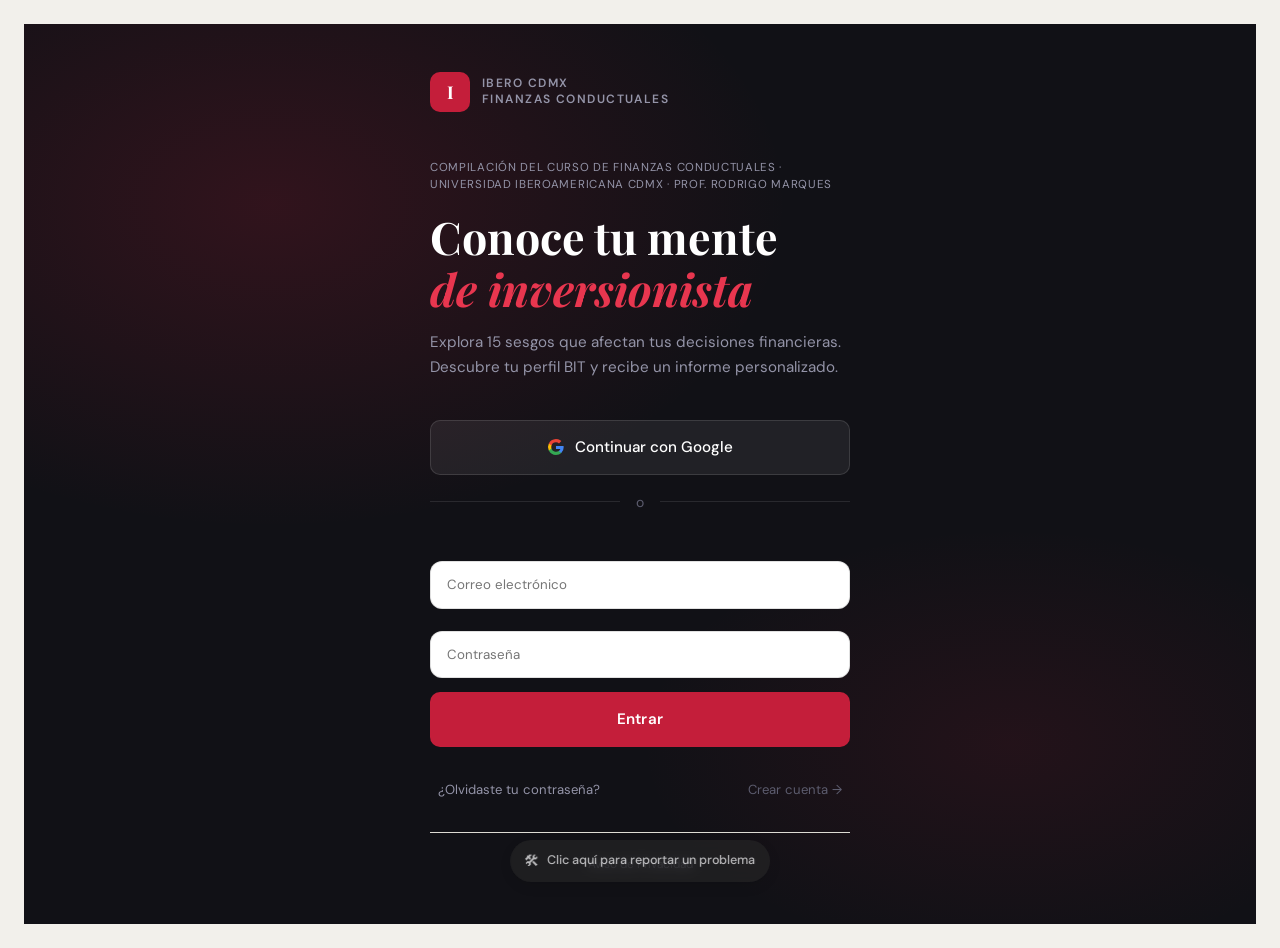
==== public/index.html @ 452f41ba "chore: honest time estimate in meta description (~25 min was misleading) The old copy "~25 min" cont" ====
<!DOCTYPE html>
<html lang="es">
<head>
  <meta charset="UTF-8">
  <meta name="viewport" content="width=device-width, initial-scale=1.0">
  <title>Finanzas Conductuales · Ibero CDMX</title>
  <meta name="description" content="Curso de finanzas conductuales compilado en una app: descubre tu perfil como inversor y cómo 15 sesgos cognitivos afectan tus decisiones con dinero. En sesiones cortas, ~5 min por módulo.">

  <!-- Open Graph -->
  <meta property="og:type" content="website">
  <meta property="og:title" content="Finanzas Conductuales — descubre tu perfil como inversor">
  <meta property="og:description" content="15 sesgos cognitivos explicados con escenarios reales. Haz el test BIT y avanza a tu ritmo, módulo por módulo.">
  <meta property="og:image" content="https://finanzas-conductuales-ibero.netlify.app/og-image.svg">
  <meta property="og:url" content="https://finanzas-conductuales-ibero.netlify.app/">
  <meta property="og:locale" content="es_MX">

  <!-- Twitter -->
  <meta name="twitter:card" content="summary_large_image">
  <meta name="twitter:title" content="Finanzas Conductuales">
  <meta name="twitter:description" content="Descubre tu perfil como inversor y cómo los sesgos cognitivos afectan tus decisiones. A tu ritmo.">
  <meta name="twitter:image" content="https://finanzas-conductuales-ibero.netlify.app/og-image.svg">

  <link href="https://fonts.googleapis.com/css2?family=Playfair+Display:ital,wght@0,400;0,700;1,400&family=DM+Sans:wght@300;400;500;600;700&display=swap" rel="stylesheet">
  <link rel="stylesheet" href="css/styles.css?v=20260423d">
</head>
<body>
  <div id="app" class="app-root"></div>
  <script type="module" src="js/app.js?v=20260423d"></script>
</body>
</html>
---- public/css/styles.css ----
/* ═══════════════════════════════════════════════
   TOKENS & RESET
═══════════════════════════════════════════════ */
:root {
  --red:        #C41E3A;
  --red-dark:   #9B1830;
  --red-light:  #E8364F;
  --red-ghost:  rgba(196,30,58,0.08);
  --ink:        #111116;
  --ink-2:      #2E2E38;
  --ink-3:      #5C5C6E;
  --ink-4:      #9494A8;
  --paper:      #F2F0EB;
  --paper-2:    #E9E7E1;
  --paper-3:    #DDDBD4;
  --white:      #FFFFFF;
  --success:    #059669;
  --warning:    #D97706;

  --ff-display: 'Playfair Display', Georgia, serif;
  --ff-body:    'DM Sans', system-ui, sans-serif;

  --r-sm: 10px;
  --r-md: 16px;
  --r-lg: 24px;
  --r-xl: 32px;

  --shadow-sm: 0 1px 4px rgba(0,0,0,.06);
  --shadow-md: 0 4px 20px rgba(0,0,0,.08);
  --shadow-lg: 0 12px 48px rgba(0,0,0,.12);
}

/* Dark mode */
body.dark {
  --paper:   #111116;
  --paper-2: #1E1E28;
  --paper-3: #2A2A38;
  --white:   #1A1A24;
  --ink:     #F2F0EB;
  --ink-2:   #DDDBD4;
  --ink-3:   #9494A8;
  --ink-4:   #5C5C6E;
  --shadow-sm: 0 1px 4px rgba(0,0,0,.3);
  --shadow-md: 0 4px 20px rgba(0,0,0,.4);
}
body.dark .dash-nav { background: #1A1A24; }
body.dark .sesgo-card { background: var(--paper-2); }
body.dark .result-card { background: var(--paper-2); }
body.dark .bit-card { background: var(--paper-2); }
body.dark .auth-input { background: var(--paper-2); color: var(--ink); border-color: var(--paper-3); }

*, *::before, *::after { box-sizing: border-box; margin: 0; padding: 0; }

html { font-size: 16px; -webkit-text-size-adjust: 100%; scroll-behavior: smooth; }

body {
  font-family: var(--ff-body);
  background: var(--paper);
  color: var(--ink);
  min-height: 100vh;
  overflow-x: hidden;
  line-height: 1.6;
}

button { font: inherit; }

/* ═══════════════════════════════════════════════
   SCREEN SYSTEM
═══════════════════════════════════════════════ */
#app { min-height: 100vh; }

/* ═══════════════════════════════════════════════
   LOADING OVERLAY
═══════════════════════════════════════════════ */
.loading-overlay {
  position: fixed;
  inset: 0;
  background: var(--ink);
  display: flex;
  flex-direction: column;
  align-items: center;
  justify-content: center;
  z-index: 9999;
  gap: 1.5rem;
}

.loader-ring {
  width: 52px;
  height: 52px;
  border: 3px solid rgba(255,255,255,.1);
  border-top-color: var(--red);
  border-radius: 50%;
  animation: spin .8s linear infinite;
}

.loader-text {
  font-size: .95rem;
  color: rgba(255,255,255,.5);
  animation: pulse 1.8s ease-in-out infinite;
}

/* ═══════════════════════════════════════════════
   AUTH SCREEN
═══════════════════════════════════════════════ */
.auth-wrap {
  display: flex;
  flex-direction: column;
  align-items: center;
  justify-content: center;
  min-height: 100vh;
  background: var(--ink);
  padding: 2rem;
  position: relative;
  overflow: hidden;
}

.auth-wrap::before {
  content: '';
  position: absolute;
  inset: 0;
  background:
    radial-gradient(ellipse 70% 60% at 20% 20%, rgba(196,30,58,.18) 0%, transparent 60%),
    radial-gradient(ellipse 50% 40% at 80% 80%, rgba(196,30,58,.10) 0%, transparent 60%);
  pointer-events: none;
}

.auth-card {
  position: relative;
  z-index: 1;
  width: 100%;
  max-width: 420px;
  animation: fadeUp .8s ease-out;
}

.auth-logo-block {
  display: flex;
  align-items: center;
  gap: 12px;
  margin-bottom: 3rem;
}

.auth-logo-mark {
  width: 40px;
  height: 40px;
  background: var(--red);
  border-radius: 10px;
  display: flex;
  align-items: center;
  justify-content: center;
  font-family: var(--ff-display);
  font-weight: 700;
  font-size: 1.1rem;
  color: white;
}

.auth-logo-text {
  font-size: .75rem;
  font-weight: 600;
  letter-spacing: .12em;
  text-transform: uppercase;
  color: var(--ink-4);
  line-height: 1.3;
}

.auth-headline {
  font-family: var(--ff-display);
  font-size: clamp(2rem, 5vw, 2.8rem);
  color: white;
  line-height: 1.15;
  margin-bottom: 1rem;
}

.auth-headline em {
  font-style: italic;
  color: var(--red-light);
}

.auth-sub {
  font-size: .95rem;
  color: var(--ink-4);
  margin-bottom: 2.5rem;
  line-height: 1.65;
}

.auth-context {
  font-size: .72rem;
  color: var(--ink-4);
  text-transform: uppercase;
  letter-spacing: .06em;
  margin-bottom: 1.1rem;
  line-height: 1.45;
}

.auth-consent {
  display: flex;
  gap: .6rem;
  align-items: flex-start;
  font-size: .78rem;
  color: var(--ink-3);
  line-height: 1.5;
  margin: .5rem 0 1rem;
}
.auth-consent input[type="checkbox"] {
  margin-top: 2px;
  flex-shrink: 0;
  cursor: pointer;
}
.auth-consent a { color: var(--ink-2); text-decoration: underline; }
.auth-consent a:hover { color: var(--red); }

.auth-footer {
  margin-top: 1.75rem;
  padding-top: 1.1rem;
  border-top: 1px solid var(--paper-3, #EAE0CF);
  text-align: center;
}
.auth-footer a {
  font-size: .74rem;
  color: var(--ink-4);
  text-decoration: none;
}
.auth-footer a:hover { color: var(--ink-2); text-decoration: underline; }

.btn-share-profile {
  display: inline-flex;
  align-items: center;
  gap: .4rem;
  margin: 1rem auto 0;
  padding: .55rem 1.2rem;
  background: rgba(255,255,255,.15);
  border: 1px solid rgba(0,0,0,.12);
  border-radius: 999px;
  color: var(--ink-2);
  font-family: inherit;
  font-size: .85rem;
  font-weight: 500;
  cursor: pointer;
  transition: background .15s ease, transform .15s ease;
  backdrop-filter: blur(6px);
}
.btn-share-profile:hover {
  background: rgba(255,255,255,.3);
  transform: translateY(-1px);
}
body.dark .btn-share-profile {
  background: rgba(255,255,255,.08);
  border-color: rgba(255,255,255,.15);
  color: var(--ink-1);
}

.auth-error {
  text-align: center;
  font-size: .82rem;
  padding: 10px;
  border-radius: var(--r-sm);
  margin-top: 8px;
  background: rgba(239,68,68,.15);
  color: #FCA5A5;
}

.auth-methods {
  display: flex;
  flex-direction: column;
  gap: 1rem;
  margin-bottom: 1.5rem;
}

.auth-divider {
  display: flex;
  align-items: center;
  text-align: center;
  color: var(--ink-3);
  font-size: .875rem;
  margin-bottom: 1.5rem;
}

.auth-divider::before,
.auth-divider::after {
  content: '';
  flex: 1;
  height: 1px;
  background: rgba(255,255,255,.1);
}

.auth-divider span { padding: 0 1rem; }

.auth-tabs {
  display: flex;
  background: rgba(255,255,255,.06);
  border-radius: var(--r-sm);
  padding: 4px;
  margin-bottom: 1.5rem;
  gap: 4px;
}

.auth-tab {
  flex: 1;
  padding: 10px;
  border: none;
  border-radius: 7px;
  background: transparent;
  color: var(--ink-4);
  font-family: var(--ff-body);
  font-size: .875rem;
  font-weight: 600;
  cursor: pointer;
  transition: all .25s;
}

.auth-tab.active { background: var(--red); color: white; }

.auth-form { display: flex; flex-direction: column; gap: 14px; }

.auth-input {
  width: 100%;
  padding: 14px 18px;
  background: rgba(255,255,255,.07);
  border: 1px solid rgba(255,255,255,.1);
  border-radius: var(--r-sm);
  color: white;
  font-family: var(--ff-body);
  font-size: .95rem;
  outline: none;
  transition: all .25s;
}

.auth-input::placeholder { color: rgba(255,255,255,.3); }
.auth-input:focus { border-color: var(--red); background: rgba(255,255,255,.1); box-shadow: 0 0 0 3px rgba(196,30,58,.2); }

/* ═══════════════════════════════════════════════
   SHARED BUTTONS
═══════════════════════════════════════════════ */
.btn-primary {
  width: 100%;
  padding: 15px;
  background: var(--red);
  color: white;
  border: none;
  border-radius: var(--r-sm);
  font-family: var(--ff-body);
  font-size: .95rem;
  font-weight: 600;
  cursor: pointer;
  transition: all .25s;
  letter-spacing: .02em;
  display: flex;
  align-items: center;
  justify-content: center;
}

.btn-primary:hover:not(:disabled) { background: var(--red-light); transform: translateY(-1px); box-shadow: 0 8px 24px rgba(196,30,58,.35); }
.btn-primary:disabled { opacity: .45; cursor: not-allowed; }

.btn-google {
  display: flex;
  align-items: center;
  justify-content: center;
  gap: 10px;
  width: 100%;
  padding: 14px;
  background: rgba(255,255,255,.07);
  border: 1px solid rgba(255,255,255,.12);
  border-radius: var(--r-sm);
  color: white;
  font-family: var(--ff-body);
  font-size: .95rem;
  font-weight: 500;
  cursor: pointer;
  transition: all .25s;
}

.btn-google:hover { background: rgba(255,255,255,.12); border-color: rgba(255,255,255,.2); }

.btn-ghost {
  padding: 7px 14px;
  border: 1px solid var(--paper-3);
  border-radius: var(--r-sm);
  background: transparent;
  color: var(--ink-3);
  font-family: var(--ff-body);
  font-size: .8rem;
  font-weight: 600;
  cursor: pointer;
  transition: all .2s;
}
.btn-ghost:hover { border-color: var(--red); color: var(--red); }

.btn-link {
  background: none;
  border: none;
  color: var(--ink-3);
  font-family: var(--ff-body);
  font-size: .82rem;
  cursor: pointer;
  padding: 4px 8px;
}

.btn-cta {
  padding: 12px 24px;
  background: var(--red);
  color: white;
  border: none;
  border-radius: var(--r-sm);
  font-family: var(--ff-body);
  font-size: .88rem;
  font-weight: 600;
  cursor: pointer;
  transition: all .25s;
  white-space: nowrap;
}
.btn-cta:hover:not(:disabled) { background: var(--red-light); transform: translateY(-1px); }
.btn-cta:disabled { opacity: .38; cursor: not-allowed; }
.btn-cta.secondary { background: var(--paper-2); color: var(--ink-2); border: 1px solid var(--paper-3); }
.btn-cta.secondary:hover { background: var(--paper-3); }

/* ═══════════════════════════════════════════════
   DASHBOARD
═══════════════════════════════════════════════ */
.dash-wrap {
  display: flex;
  flex-direction: column;
  min-height: 100vh;
  background: var(--paper);
}

.dash-nav {
  position: sticky;
  top: 0;
  z-index: 100;
  background: white;
  border-bottom: 1px solid var(--paper-3);
  padding: 0 2rem;
  display: flex;
  align-items: center;
  justify-content: space-between;
  height: 64px;
}

.dash-nav-logo {
  display: flex;
  align-items: center;
  gap: 10px;
}

.nav-logo-mark {
  width: 32px;
  height: 32px;
  background: var(--red);
  border-radius: 8px;
  display: flex;
  align-items: center;
  justify-content: center;
  font-family: var(--ff-display);
  font-size: .9rem;
  font-weight: 700;
  color: white;
}

.nav-title {
  font-size: .85rem;
  font-weight: 600;
  color: var(--ink-2);
  letter-spacing: .01em;
}

.dash-nav-right { display: flex; align-items: center; gap: 1rem; }

.btn-icon {
  background: none;
  border: none;
  cursor: pointer;
  font-size: 1.1rem;
  padding: .25rem;
  border-radius: 6px;
  opacity: .7;
  transition: opacity .2s;
}
.btn-icon:hover { opacity: 1; }

.email-verify-banner {
  background: var(--ink);
  color: rgba(255,255,255,.85);
  font-size: .82rem;
  padding: .6rem 2rem;
  display: flex;
  align-items: center;
  justify-content: center;
  gap: 1rem;
}

.dash-user {
  font-size: .82rem;
  color: var(--ink-3);
  font-weight: 500;
}

.dash-body {
  max-width: 960px;
  margin: 0 auto;
  padding: 3rem 2rem;
  width: 100%;
}

.dash-hero { margin-bottom: 3rem; }

.dash-hero-title {
  font-family: var(--ff-display);
  font-size: clamp(1.6rem, 4vw, 2.2rem);
  color: var(--ink);
  line-height: 1.2;
  margin-bottom: .75rem;
}

.dash-hero-sub {
  font-size: .95rem;
  color: var(--ink-3);
  max-width: 560px;
}

/* Summary cards */
.dash-summary {
  display: grid;
  grid-template-columns: repeat(3, 1fr);
  gap: 16px;
  margin-bottom: 3rem;
}

@media (max-width: 600px) { .dash-summary { grid-template-columns: 1fr; } }

.summary-card {
  background: white;
  border-radius: var(--r-md);
  padding: 1.5rem;
  border: 1px solid var(--paper-3);
  box-shadow: var(--shadow-sm);
}

.summary-num {
  font-family: var(--ff-display);
  font-size: 2.2rem;
  font-weight: 700;
  color: var(--ink);
  line-height: 1;
  margin-bottom: .25rem;
}

.summary-label {
  font-size: .8rem;
  color: var(--ink-4);
  font-weight: 500;
  text-transform: uppercase;
  letter-spacing: .06em;
}

/* Section header */
.dash-section { margin-bottom: 3rem; }

.dash-section-header {
  display: flex;
  align-items: center;
  justify-content: space-between;
  margin-bottom: 1.25rem;
}

.dash-section-label {
  font-family: var(--ff-display);
  font-size: 1.25rem;
  color: var(--ink);
}

.dash-section-badge {
  font-size: .72rem;
  font-weight: 700;
  letter-spacing: .1em;
  text-transform: uppercase;
  padding: 4px 10px;
  border-radius: 100px;
  background: var(--paper-2);
  color: var(--ink-4);
}

.dash-section-badge.done { background: rgba(5,150,105,.1); color: var(--success); }

/* BIT card */
.bit-card {
  background: white;
  border-radius: var(--r-lg);
  overflow: hidden;
  border: 1px solid var(--paper-3);
  box-shadow: var(--shadow-md);
  cursor: pointer;
  transition: all .3s;
}
.bit-card:hover { box-shadow: var(--shadow-lg); transform: translateY(-2px); }

.bit-card-banner {
  height: 8px;
  background: linear-gradient(90deg, var(--red-dark), var(--red-light));
}

.bit-card-body {
  padding: 2rem;
  display: flex;
  align-items: center;
  gap: 2rem;
}

@media (max-width: 580px) { .bit-card-body { flex-direction: column; align-items: flex-start; } }

.bit-card-icon {
  flex-shrink: 0;
  width: 64px;
  height: 64px;
  background: var(--red-ghost);
  border-radius: var(--r-md);
  display: flex;
  align-items: center;
  justify-content: center;
  font-size: 1.8rem;
}

.bit-card-info { flex: 1; }

.bit-card-title {
  font-family: var(--ff-display);
  font-size: 1.3rem;
  color: var(--ink);
  margin-bottom: .3rem;
}

.bit-card-desc {
  font-size: .88rem;
  color: var(--ink-3);
  line-height: 1.55;
  margin-bottom: 1rem;
}

.bit-card-meta {
  display: flex;
  gap: 1.5rem;
  font-size: .78rem;
  color: var(--ink-4);
  font-weight: 500;
}

/* Sesgos grid */
.sesgo-group { margin-bottom: 1.5rem; }
.sesgo-group:last-child { margin-bottom: 0; }

.sesgo-group-header {
  display: flex;
  align-items: center;
  gap: .5rem;
  margin-bottom: .75rem;
  padding: .4rem 0;
  border-bottom: 1px solid var(--paper-3);
}
.sesgo-group-dot {
  width: 8px; height: 8px;
  border-radius: 50%;
  flex-shrink: 0;
}
.sesgo-group-label {
  font-size: .78rem;
  font-weight: 700;
  letter-spacing: .06em;
  text-transform: uppercase;
  color: var(--ink-3);
  flex: 1;
}
.sesgo-group-count {
  font-size: .75rem;
  font-weight: 600;
  color: var(--ink-4);
  background: var(--paper-2);
  border-radius: 20px;
  padding: .1rem .55rem;
}
.sesgo-group-count.done { color: var(--success); background: rgba(5,150,105,.1); }

.sesgos-grid {
  display: grid;
  grid-template-columns: repeat(auto-fill, minmax(280px, 1fr));
  gap: 16px;
}

.sesgo-card {
  background: white;
  border-radius: var(--r-md);
  padding: 1.4rem;
  border: 1px solid var(--paper-3);
  box-shadow: var(--shadow-sm);
  cursor: pointer;
  transition: all .25s;
  display: flex;
  gap: 1rem;
  align-items: flex-start;
  position: relative;
  overflow: hidden;
}

.sesgo-card.locked {
  opacity: .55;
  cursor: not-allowed;
}

.sesgo-card.done::after {
  content: '✓';
  position: absolute;
  top: 12px;
  right: 14px;
  width: 22px;
  height: 22px;
  background: var(--success);
  color: white;
  border-radius: 50%;
  font-size: .72rem;
  font-weight: 700;
  display: flex;
  align-items: center;
  justify-content: center;
  line-height: 22px;
  text-align: center;
}

.sesgo-card:not(.locked):not(.done):hover {
  box-shadow: var(--shadow-md);
  border-color: var(--red);
  transform: translateY(-2px);
}

.sesgo-num {
  flex-shrink: 0;
  width: 36px;
  height: 36px;
  border-radius: 10px;
  background: var(--paper-2);
  display: flex;
  align-items: center;
  justify-content: center;
  font-size: .75rem;
  font-weight: 700;
  color: var(--ink-3);
}

.sesgo-card.active .sesgo-num { background: var(--red); color: white; }
.sesgo-card.done .sesgo-num   { background: rgba(5,150,105,.12); color: var(--success); }

.sesgo-info { flex: 1; }

.sesgo-name {
  font-size: .92rem;
  font-weight: 600;
  color: var(--ink);
  margin-bottom: .2rem;
  padding-right: 24px;
}

.sesgo-tipo {
  font-size: .75rem;
  color: var(--ink-4);
  font-weight: 500;
}

.tipo-dot {
  display: inline-block;
  width: 6px;
  height: 6px;
  border-radius: 50%;
  margin-right: 5px;
  vertical-align: middle;
}
.tipo-dot.emocional { background: #DC2626; }
.tipo-dot.cognitivo { background: #2563EB; }
.tipo-dot.dual      { background: #7C3AED; }

.sesgo-locked-hint {
  font-size: .75rem;
  color: var(--ink-4);
  font-style: italic;
  margin-top: .25rem;
}

.dash-progress-bar {
  height: 6px;
  background: var(--paper-3);
  border-radius: 100px;
  margin-top: 1.5rem;
  overflow: hidden;
}

.dash-progress-fill {
  height: 100%;
  background: var(--red);
  border-radius: 100px;
  transition: width .8s cubic-bezier(.4,0,.2,1);
}

.dash-progress-label {
  font-size: .8rem;
  color: var(--ink-4);
  margin-top: .5rem;
}

.dash-report-cta { margin-top: 2.5rem; }

.dash-report-title {
  font-family: var(--ff-display);
  font-size: 1.4rem;
  color: var(--ink);
  margin-bottom: .5rem;
}

.dash-report-sub {
  font-size: .9rem;
  color: var(--ink-3);
  margin-bottom: 1.25rem;
}

/* ═══════════════════════════════════════════════
   SHARED: QUIZ ENGINE
═══════════════════════════════════════════════ */
.quiz-shell {
  display: flex;
  flex-direction: column;
  min-height: 100vh;
}

.quiz-topbar {
  position: sticky;
  top: 0;
  z-index: 100;
  background: white;
  border-bottom: 1px solid var(--paper-3);
}

.quiz-progress-track {
  height: 3px;
  background: var(--paper-3);
}

.quiz-progress-fill {
  height: 100%;
  background: var(--red);
  transition: width .5s cubic-bezier(.4,0,.2,1);
}

.quiz-topbar-inner {
  display: flex;
  align-items: center;
  justify-content: space-between;
  padding: 14px 24px;
}

.quiz-label {
  font-size: .78rem;
  font-weight: 600;
  letter-spacing: .08em;
  text-transform: uppercase;
  color: var(--red);
}

.quiz-counter {
  font-size: .82rem;
  color: var(--ink-4);
  font-weight: 500;
}

.btn-exit {
  font-size: .8rem;
  color: var(--ink-4);
  background: none;
  border: none;
  cursor: pointer;
  font-family: var(--ff-body);
  font-weight: 500;
  padding: 4px 8px;
  border-radius: 6px;
  transition: color .2s;
}
.btn-exit:hover { color: var(--red); }

.quiz-main {
  flex: 1;
  display: flex;
  align-items: center;
  justify-content: center;
  padding: 2.5rem 1.5rem;
}

.quiz-question-card {
  max-width: 660px;
  width: 100%;
  animation: slideIn .35s ease-out;
}

.q-situation {
  font-family: var(--ff-display);
  font-size: clamp(1.2rem, 3vw, 1.5rem);
  color: var(--ink);
  line-height: 1.45;
  margin-bottom: 2rem;
}

.q-options { display: flex; flex-direction: column; gap: 10px; }

.q-option {
  display: flex;
  align-items: flex-start;
  gap: 14px;
  padding: 16px 18px;
  background: white;
  border: 2px solid var(--paper-3);
  border-radius: var(--r-md);
  cursor: pointer;
  transition: all .22s;
  text-align: left;
  font-family: var(--ff-body);
  font-size: .9rem;
  color: var(--ink-2);
  line-height: 1.5;
  width: 100%;
}

.q-option:hover { border-color: var(--red); background: var(--red-ghost); }
.q-option.selected { border-color: var(--red); background: rgba(196,30,58,.06); font-weight: 500; color: var(--ink); }

.q-letter {
  flex-shrink: 0;
  width: 30px;
  height: 30px;
  border-radius: 8px;
  background: var(--paper-2);
  display: flex;
  align-items: center;
  justify-content: center;
  font-size: .75rem;
  font-weight: 700;
  color: var(--ink-4);
  transition: all .22s;
}

.q-option.selected .q-letter { background: var(--red); color: white; }

.quiz-footer {
  background: white;
  border-top: 1px solid var(--paper-3);
  padding: 16px 24px;
  display: flex;
  justify-content: space-between;
  align-items: center;
}

.btn-nav-back {
  padding: 11px 22px;
  border-radius: var(--r-sm);
  background: var(--paper-2);
  color: var(--ink-3);
  border: 1px solid var(--paper-3);
  font-family: var(--ff-body);
  font-size: .88rem;
  font-weight: 600;
  cursor: pointer;
  transition: all .2s;
}
.btn-nav-back:hover { background: var(--paper-3); }
.btn-nav-back:disabled { opacity: .35; cursor: not-allowed; }

.btn-nav-next {
  padding: 11px 28px;
  border-radius: var(--r-sm);
  background: var(--red);
  color: white;
  border: none;
  font-family: var(--ff-body);
  font-size: .88rem;
  font-weight: 600;
  cursor: pointer;
  transition: all .2s;
}
.btn-nav-next:hover:not(:disabled) { background: var(--red-light); }
.btn-nav-next:disabled { opacity: .4; cursor: not-allowed; }

/* ═══════════════════════════════════════════════
   SESGO: LEARN PHASE
═══════════════════════════════════════════════ */
.learn-shell {
  display: flex;
  flex-direction: column;
  min-height: 100vh;
}

.learn-topbar {
  position: sticky;
  top: 0;
  z-index: 100;
  background: var(--ink);
  padding: 14px 24px;
  display: flex;
  align-items: center;
  justify-content: space-between;
}

.learn-breadcrumb {
  font-size: .78rem;
  color: rgba(255,255,255,.5);
  font-weight: 500;
}

.learn-breadcrumb strong { color: rgba(255,255,255,.9); }

.learn-body {
  flex: 1;
  max-width: 760px;
  margin: 0 auto;
  padding: 3rem 2rem 4rem;
  width: 100%;
}

.learn-hero {
  margin-bottom: 2.5rem;
  padding-bottom: 2.5rem;
  border-bottom: 1px solid var(--paper-3);
}

.learn-tag {
  display: inline-flex;
  align-items: center;
  gap: 6px;
  font-size: .72rem;
  font-weight: 700;
  letter-spacing: .1em;
  text-transform: uppercase;
  padding: 5px 12px;
  border-radius: 100px;
  margin-bottom: 1rem;
}
.learn-tag.emocional { background: rgba(220,38,38,.1); color: #DC2626; }
.learn-tag.cognitivo { background: rgba(37,99,235,.1); color: #2563EB; }
.learn-tag.dual      { background: rgba(124,58,237,.1); color: #7C3AED; }

.learn-title {
  font-family: var(--ff-display);
  font-size: clamp(2rem, 5vw, 2.8rem);
  color: var(--ink);
  line-height: 1.15;
  margin-bottom: .75rem;
}

.learn-subtitle {
  font-size: 1.05rem;
  color: var(--ink-3);
  line-height: 1.6;
}

.learn-section { margin-bottom: 2.5rem; }

.learn-section-title {
  font-family: var(--ff-display);
  font-size: 1.2rem;
  color: var(--ink);
  margin-bottom: 1rem;
  display: flex;
  align-items: center;
  gap: 10px;
}

.learn-section-title::before {
  content: '';
  display: block;
  width: 3px;
  height: 1.1em;
  background: var(--red);
  border-radius: 2px;
}

.learn-prose {
  font-size: .95rem;
  color: var(--ink-2);
  line-height: 1.75;
}

.learn-prose p { margin-bottom: .9rem; }
.learn-prose p:last-child { margin-bottom: 0; }

.learn-highlight {
  background: var(--red-ghost);
  border-left: 3px solid var(--red);
  padding: 1rem 1.25rem;
  border-radius: 0 var(--r-sm) var(--r-sm) 0;
  margin: 1.25rem 0;
  font-size: .9rem;
  color: var(--ink-2);
  line-height: 1.65;
}

.learn-highlight strong { color: var(--red); }

.learn-examples {
  display: flex;
  flex-direction: column;
  gap: 12px;
}

.learn-example {
  background: white;
  border-radius: var(--r-md);
  padding: 1.25rem;
  border: 1px solid var(--paper-3);
  box-shadow: var(--shadow-sm);
}

.learn-example-label {
  font-size: .72rem;
  font-weight: 700;
  letter-spacing: .1em;
  text-transform: uppercase;
  color: var(--ink-4);
  margin-bottom: .5rem;
}

.learn-example-text {
  font-size: .9rem;
  color: var(--ink-2);
  line-height: 1.6;
}

.learn-antidote {
  background: rgba(5,150,105,.06);
  border: 1px solid rgba(5,150,105,.2);
  border-radius: var(--r-md);
  padding: 1.5rem;
}

.learn-antidote-title {
  font-size: .78rem;
  font-weight: 700;
  letter-spacing: .1em;
  text-transform: uppercase;
  color: var(--success);
  margin-bottom: .75rem;
  display: flex;
  align-items: center;
  gap: 6px;
}

.learn-antidote-list {
  list-style: none;
  display: flex;
  flex-direction: column;
  gap: 8px;
}

.learn-antidote-list li {
  font-size: .9rem;
  color: var(--ink-2);
  line-height: 1.55;
  padding-left: 1.2rem;
  position: relative;
}

.learn-antidote-list li::before {
  content: '→';
  position: absolute;
  left: 0;
  color: var(--success);
  font-weight: 700;
}

.learn-cta-hint {
  font-size: .82rem;
  color: var(--ink-4);
}

/* ═══════════════════════════════════════════════
   LEARN STEPPER
═══════════════════════════════════════════════ */
.learn-topbar-left {
  display: flex;
  flex-direction: column;
  gap: 8px;
}

.learn-step-progress {
  display: flex;
  gap: 5px;
  align-items: center;
}

.learn-step-dot {
  width: 7px;
  height: 7px;
  border-radius: 50%;
  background: rgba(255,255,255,.2);
  transition: all .3s cubic-bezier(.4,0,.2,1);
}

.learn-step-dot.active {
  background: white;
  width: 22px;
  border-radius: 4px;
}

.learn-step-dot.done {
  background: rgba(255,255,255,.5);
}

.learn-block-tag {
  display: inline-flex;
  align-items: center;
  gap: 6px;
  font-size: .72rem;
  font-weight: 700;
  letter-spacing: .1em;
  text-transform: uppercase;
  padding: 5px 12px;
  border-radius: 100px;
  margin-bottom: .75rem;
}
.learn-block-tag.emocional { background: rgba(220,38,38,.1); color: #DC2626; }
.learn-block-tag.cognitivo { background: rgba(37,99,235,.1); color: #2563EB; }
.learn-block-tag.dual      { background: rgba(124,58,237,.1); color: #7C3AED; }

.learn-block-step-label {
  font-size: 1rem;
  font-weight: 700;
  color: var(--ink-3);
  margin-bottom: .5rem;
  letter-spacing: .02em;
}

.learn-block-hero {
  font-size: 1.15rem;
  color: var(--ink-2);
  line-height: 1.65;
  font-style: italic;
  padding: 1.25rem 1.5rem;
  border-left: 3px solid var(--red);
  background: var(--red-ghost);
  border-radius: 0 var(--r-sm) var(--r-sm) 0;
  margin-bottom: 1.25rem;
}

/* updated learn-cta-bar for stepper */
.learn-cta-bar {
  position: sticky;
  bottom: 0;
  background: white;
  border-top: 1px solid var(--paper-3);
  padding: 1.25rem 2rem;
  display: flex;
  flex-direction: row;
  align-items: center;
  justify-content: space-between;
  gap: 1rem;
  box-shadow: 0 -4px 20px rgba(0,0,0,.06);
}

.learn-cta-right {
  display: flex;
  align-items: center;
  gap: 1.25rem;
}

/* ═══════════════════════════════════════════════
   RATING WIDGET
═══════════════════════════════════════════════ */
.rating-widget {
  animation: ratingSlideIn .22s cubic-bezier(.4,0,.2,1);
}

@keyframes ratingSlideIn {
  from { opacity: 0; transform: translateY(8px); }
  to   { opacity: 1; transform: translateY(0); }
}

.rating-prompt {
  font-size: .8rem;
  font-weight: 600;
  color: var(--ink-3);
  margin-bottom: .5rem;
}

.rating-options {
  display: flex;
  gap: .5rem;
  align-items: flex-end;
}

.rating-btn {
  display: flex;
  flex-direction: column;
  align-items: center;
  gap: .25rem;
  padding: .55rem .6rem;
  border-radius: var(--r-sm);
  border: 2px solid var(--paper-3);
  background: var(--paper);
  cursor: pointer;
  transition: all .15s;
  flex: 1;
  min-width: 0;
}

.rating-btn:hover {
  border-color: var(--red-light);
  background: var(--red-ghost);
  transform: translateY(-3px);
}

.rating-btn.selected {
  border-color: var(--red);
  background: var(--red-ghost);
  transform: translateY(-3px);
}

.rating-emoji {
  font-size: 1.35rem;
  line-height: 1;
  display: block;
}

.rating-num {
  font-size: .68rem;
  font-weight: 700;
  color: var(--ink-4);
  line-height: 1;
}

.rating-btn.selected .rating-num {
  color: var(--red);
}

.rating-row {
  display: flex;
  align-items: center;
  gap: 1rem;
}

.rating-feedback-text {
  font-size: .8rem;
  color: var(--ink-4);
  min-width: 90px;
  text-align: right;
  transition: color .2s;
}

.rating-feedback-text.has-rating {
  color: var(--red);
  font-weight: 600;
}

/* ═══════════════════════════════════════════════
   RESULT SCREENS (BIT + SESGO)
═══════════════════════════════════════════════ */
.result-shell {
  display: flex;
  flex-direction: column;
  min-height: 100vh;
}

.result-hero {
  background: var(--ink);
  padding: 4rem 2rem 3rem;
  text-align: center;
  position: relative;
  overflow: hidden;
}

.result-hero::before {
  content: '';
  position: absolute;
  inset: 0;
  background: radial-gradient(ellipse 80% 70% at 50% 50%, rgba(196,30,58,.2) 0%, transparent 70%);
  pointer-events: none;
}

.result-hero-tag {
  display: inline-block;
  padding: 5px 16px;
  border: 1px solid rgba(255,255,255,.2);
  border-radius: 100px;
  font-size: .72rem;
  font-weight: 600;
  letter-spacing: .12em;
  text-transform: uppercase;
  color: rgba(255,255,255,.6);
  margin-bottom: 1.5rem;
}

.result-hero-name {
  font-family: var(--ff-display);
  font-size: clamp(2rem, 5vw, 3rem);
  color: white;
  margin-bottom: .5rem;
  line-height: 1.1;
}

.result-hero-sub {
  font-size: 1rem;
  color: rgba(255,255,255,.6);
}

.result-body {
  max-width: 800px;
  margin: 0 auto;
  padding: 2.5rem 2rem;
  width: 100%;
  display: flex;
  flex-direction: column;
  gap: 2rem;
}

.result-card {
  background: white;
  border-radius: var(--r-lg);
  padding: 2rem;
  border: 1px solid var(--paper-3);
  box-shadow: var(--shadow-sm);
}

.result-card-title {
  font-family: var(--ff-display);
  font-size: 1.2rem;
  color: var(--ink);
  margin-bottom: 1.25rem;
}

/* Score bars */
.score-bars { display: flex; flex-direction: column; gap: 14px; }

.score-row-header {
  display: flex;
  justify-content: space-between;
  font-size: .82rem;
  font-weight: 600;
  margin-bottom: 6px;
  color: var(--ink-2);
}

.score-track {
  height: 8px;
  background: var(--paper-2);
  border-radius: 100px;
  overflow: hidden;
}

.score-fill {
  height: 100%;
  border-radius: 100px;
  transition: width 1.2s cubic-bezier(.4,0,.2,1);
}

/* Bias list */
.bias-list { display: flex; flex-direction: column; gap: 12px; }

.bias-item {
  padding: 1.1rem;
  background: var(--paper);
  border-radius: var(--r-sm);
  border-left: 3px solid var(--red);
}

.bias-item-name {
  font-size: .9rem;
  font-weight: 700;
  color: var(--ink);
  margin-bottom: .3rem;
}

.bias-item-desc {
  font-size: .84rem;
  color: var(--ink-3);
  line-height: 1.55;
}

/* Reco list */
.reco-list { display: flex; flex-direction: column; gap: 10px; }

.reco-item {
  display: flex;
  gap: 12px;
  align-items: flex-start;
  font-size: .9rem;
  color: var(--ink-2);
  line-height: 1.55;
}

.reco-icon {
  flex-shrink: 0;
  width: 26px;
  height: 26px;
  background: var(--red);
  border-radius: 7px;
  display: flex;
  align-items: center;
  justify-content: center;
  color: white;
  font-size: .75rem;
  font-weight: 700;
}

/* Responses grid */
.responses-grid { display: flex; flex-direction: column; gap: 10px; }

.response-item {
  background: var(--paper);
  border-radius: var(--r-sm);
  padding: 1rem;
  border: 1px solid var(--paper-3);
}

.response-q {
  font-size: .82rem;
  font-weight: 600;
  color: var(--ink-3);
  margin-bottom: .4rem;
}

.response-a {
  font-size: .9rem;
  color: var(--ink-2);
  line-height: 1.5;
  margin-bottom: .5rem;
}

.response-reveal {
  font-size: .8rem;
  color: var(--red);
  font-weight: 500;
  font-style: italic;
}

/* ═══════════════════════════════════════════════
   FINAL REPORT
═══════════════════════════════════════════════ */
.report-wrap {
  display: flex;
  flex-direction: column;
  min-height: 100vh;
  background: var(--paper);
}

.report-body {
  max-width: 880px;
  margin: 0 auto;
  padding: 3rem 2rem;
  width: 100%;
}

.report-header {
  text-align: center;
  margin-bottom: 4rem;
  padding-bottom: 3rem;
  border-bottom: 1px solid var(--paper-3);
}

.report-logo {
  font-size: .75rem;
  font-weight: 600;
  letter-spacing: .14em;
  text-transform: uppercase;
  color: var(--red);
  margin-bottom: 1.5rem;
}

.report-title {
  font-family: var(--ff-display);
  font-size: clamp(2rem, 5vw, 3rem);
  color: var(--ink);
  line-height: 1.15;
  margin-bottom: .75rem;
}

.report-name {
  font-size: 1rem;
  color: var(--ink-3);
}

.report-section { margin-bottom: 3.5rem; }

.report-section-label {
  font-size: .72rem;
  font-weight: 700;
  letter-spacing: .14em;
  text-transform: uppercase;
  color: var(--red);
  margin-bottom: .75rem;
}

.report-section-title {
  font-family: var(--ff-display);
  font-size: 1.6rem;
  color: var(--ink);
  margin-bottom: 1.25rem;
}

.report-profile-card {
  background: white;
  border-radius: var(--r-lg);
  padding: 2rem;
  border: 1px solid var(--paper-3);
  box-shadow: var(--shadow-md);
  margin-bottom: 2rem;
}

.profile-header {
  display: flex;
  align-items: flex-start;
  gap: 1.5rem;
  margin-bottom: 1.5rem;
}

.profile-badge {
  flex-shrink: 0;
  width: 60px;
  height: 60px;
  border-radius: var(--r-md);
  display: flex;
  align-items: center;
  justify-content: center;
  font-family: var(--ff-display);
  font-size: 1.3rem;
  font-weight: 700;
  color: white;
}

.profile-name {
  font-family: var(--ff-display);
  font-size: 1.4rem;
  color: var(--ink);
  margin-bottom: .2rem;
}

.profile-tagline {
  font-size: .85rem;
  color: var(--ink-4);
}

.profile-desc {
  font-size: .92rem;
  color: var(--ink-2);
  line-height: 1.7;
}

.profile-id-slider { border-top: 1px solid var(--paper-3); padding-top: 1rem; }
.slider-question {
  font-size: .85rem;
  font-weight: 600;
  color: var(--ink-2);
  margin-bottom: .75rem;
}
.slider-row {
  display: flex;
  align-items: center;
  gap: .75rem;
}
.slider-end-label {
  font-size: .75rem;
  color: var(--ink-4);
  white-space: nowrap;
  flex-shrink: 0;
}
.fit-slider {
  flex: 1;
  height: 4px;
  cursor: pointer;
  border-radius: 2px;
}
.slider-value-label {
  text-align: center;
  font-size: .82rem;
  font-weight: 600;
  color: var(--ink-2);
  margin-top: .5rem;
  min-height: 1.2em;
}

.bit-disclaimer {
  background: linear-gradient(135deg, rgba(184,134,11,0.08), rgba(184,134,11,0.14));
  border-left: 4px solid #B8860B;
  border-radius: 12px;
  padding: 1rem 1.2rem;
  margin-bottom: 1.25rem;
}
.bit-disclaimer-title {
  font-size: .75rem;
  font-weight: 700;
  letter-spacing: 1.5px;
  text-transform: uppercase;
  color: #B8860B;
  margin-bottom: .6rem;
}
.bit-disclaimer p {
  font-size: .82rem;
  color: var(--ink-2);
  line-height: 1.6;
  margin: 0 0 .5rem;
}
.bit-disclaimer p:last-child { margin-bottom: 0; }

.bit-step-indicator {
  display: inline-flex;
  align-items: center;
  gap: 10px;
  margin-top: 1rem;
  padding: .4rem .9rem;
  background: var(--paper-2);
  border-radius: 50px;
  font-size: .75rem;
  font-weight: 600;
}
.bit-step {
  color: var(--ink-4);
  padding: 3px 10px;
  border-radius: 20px;
}
.bit-step.active { background: var(--red); color: white; }
.bit-step.done { color: var(--ink-2); }
.bit-step-sep { color: var(--ink-4); }

.bit-gate-hint {
  font-size: .72rem;
  color: var(--ink-4);
  font-style: italic;
  margin-top: .6rem;
  text-align: center;
}

.reco-item-rateable {
  align-items: flex-start;
  padding: 1rem;
  border-radius: 12px;
  background: var(--paper-2);
  margin-bottom: .75rem;
}
.reco-text {
  font-size: .9rem;
  line-height: 1.55;
  color: var(--ink-2);
  margin-bottom: .75rem;
}
.reco-rating-slider {
  border-top: 1px solid var(--paper-3);
  padding-top: .75rem;
  margin-top: .5rem;
}
.reco-slider-val {
  font-size: .75rem;
  color: var(--ink-4);
  text-align: center;
  margin-top: .3rem;
  min-height: 1.1em;
}

.report-sesgo-grid {
  display: grid;
  grid-template-columns: repeat(auto-fill, minmax(320px, 1fr));
  gap: 16px;
}

.report-sesgo-card {
  background: white;
  border-radius: var(--r-md);
  padding: 1.4rem;
  border: 1px solid var(--paper-3);
  box-shadow: var(--shadow-sm);
}

.report-sesgo-title {
  font-size: .9rem;
  font-weight: 700;
  color: var(--ink);
  margin-bottom: .25rem;
}

.report-sesgo-type {
  font-size: .75rem;
  color: var(--ink-4);
  margin-bottom: .75rem;
  font-weight: 500;
}

.report-sesgo-finding {
  font-size: .85rem;
  color: var(--ink-2);
  line-height: 1.6;
  margin-bottom: .75rem;
  padding: .75rem;
  background: var(--paper);
  border-radius: var(--r-sm);
}

.report-sesgo-antidote {
  font-size: .82rem;
  color: var(--success);
  font-weight: 500;
}

.report-cta {
  text-align: center;
  padding: 3rem 2rem;
  background: white;
  border-radius: var(--r-xl);
  border: 1px solid var(--paper-3);
  margin-top: 2rem;
}

.report-cta-title {
  font-family: var(--ff-display);
  font-size: 1.6rem;
  color: var(--ink);
  margin-bottom: .75rem;
}

.report-cta-sub {
  font-size: .9rem;
  color: var(--ink-3);
  margin-bottom: 1.5rem;
}

/* ═══════════════════════════════════════════════
   ADMIN BACKOFFICE (admin.html)
═══════════════════════════════════════════════ */
.app-root {
  min-height: 100vh;
  padding: 1.5rem;
}

.card {
  background: var(--white);
  border-radius: var(--r-lg);
  box-shadow: 0 16px 40px rgba(0,0,0,.08);
  padding: 1.5rem;
}

.alert { color: var(--red-dark); margin-bottom: 1rem; }

.actions { display: flex; flex-wrap: wrap; gap: 1rem; margin-top: 1.5rem; }

.btn-secondary {
  background: transparent;
  border: 1px solid var(--ink-3);
  color: var(--ink-2);
  border-radius: 999px;
  padding: 0.95rem 1.25rem;
  cursor: pointer;
}

.admin-header { margin-bottom: 1.25rem; }
.admin-card { margin-top: 1rem; padding: 1rem; }

.admin-row {
  display: grid;
  grid-template-columns: repeat(3, minmax(0, 1fr));
  gap: 1rem;
  margin-bottom: 1rem;
}

.admin-grid {
  display: grid;
  grid-template-columns: repeat(3, minmax(0, 1fr));
  gap: 1rem;
  align-items: end;
  margin-top: 1rem;
}

.admin-metrics {
  display: grid;
  grid-template-columns: repeat(3, minmax(0, 1fr));
  gap: .75rem;
  margin-top: 1rem;
  color: var(--ink-3);
}

.admin-card input,
.admin-card select { width: 100%; }

input {
  width: 100%;
  padding: .9rem 1rem;
  margin-top: .5rem;
  border: 1px solid rgba(0,0,0,.12);
  border-radius: 12px;
  font-family: var(--ff-body);
}

label { display: block; margin-bottom: 1rem; font-weight: 600; }

.question-prompt { margin-top: 0; margin-bottom: 1rem; }

.btn-small { padding: .75rem 1rem; border-radius: 16px; }

.admin-tabs { display: flex; border-bottom: 1px solid var(--ink-4); margin-bottom: 1.5rem; }

.tab-btn {
  padding: .75rem 1.25rem;
  border: none;
  background: transparent;
  color: var(--ink-3);
  cursor: pointer;
  border-bottom: 2px solid transparent;
  font-weight: 600;
  font-family: var(--ff-body);
}

.tab-btn.active { color: var(--red); border-bottom-color: var(--red); }

.tab-content { min-height: 400px; }

.tab-pane { display: none; }
.tab-pane.active { display: block; }

.admin-summary {
  display: grid;
  grid-template-columns: repeat(auto-fit, minmax(200px, 1fr));
  gap: 1rem;
  margin-bottom: 1.5rem;
}

.summary-item {
  background: var(--white);
  padding: 1rem;
  border-radius: var(--r-lg);
  border: 1px solid rgba(0,0,0,.08);
  text-align: center;
}

.summary-item strong {
  display: block;
  font-size: 1.5rem;
  color: var(--red);
  margin-bottom: .25rem;
}

.users-list, .progress-list { display: grid; gap: 1rem; }

.reports-grid {
  display: grid;
  grid-template-columns: repeat(auto-fit, minmax(300px, 1fr));
  gap: 1.5rem;
}

.admin-nav {
  background: var(--ink-2);
  padding: 0 2rem;
  display: flex;
  align-items: center;
  justify-content: space-between;
  height: 56px;
}

.admin-nav-title {
  font-size: .8rem;
  font-weight: 700;
  letter-spacing: .1em;
  text-transform: uppercase;
  color: rgba(255,255,255,.7);
}

.admin-body {
  max-width: 1100px;
  margin: 0 auto;
  padding: 2.5rem 2rem;
  width: 100%;
}

.admin-stats {
  display: grid;
  grid-template-columns: repeat(4, 1fr);
  gap: 14px;
  margin-bottom: 2.5rem;
}

@media (max-width: 700px) { .admin-stats { grid-template-columns: repeat(2, 1fr); } }

.admin-stat {
  background: white;
  border-radius: var(--r-md);
  padding: 1.25rem;
  border: 1px solid var(--paper-3);
  text-align: center;
}

.admin-stat-num {
  font-family: var(--ff-display);
  font-size: 1.8rem;
  color: var(--ink);
  margin-bottom: .2rem;
}

.admin-stat-label { font-size: .75rem; color: var(--ink-4); font-weight: 500; }

.admin-table-wrap {
  background: white;
  border-radius: var(--r-lg);
  border: 1px solid var(--paper-3);
  overflow: hidden;
  box-shadow: var(--shadow-sm);
}

.admin-table { width: 100%; border-collapse: collapse; font-size: .84rem; }

.admin-table th {
  background: var(--paper-2);
  padding: 12px 16px;
  text-align: left;
  font-size: .72rem;
  font-weight: 700;
  letter-spacing: .08em;
  text-transform: uppercase;
  color: var(--ink-4);
  border-bottom: 1px solid var(--paper-3);
}

.admin-table td {
  padding: 12px 16px;
  border-bottom: 1px solid var(--paper-2);
  color: var(--ink-2);
  vertical-align: middle;
}

.admin-table tr:last-child td { border-bottom: none; }
.admin-table tr:hover td { background: var(--paper); }

.admin-pill {
  display: inline-block;
  padding: 3px 10px;
  border-radius: 100px;
  font-size: .72rem;
  font-weight: 600;
}

.admin-pill.PP { background: rgba(37,99,235,.1); color: #2563EB; }
.admin-pill.FK { background: rgba(124,58,237,.1); color: #7C3AED; }
.admin-pill.II { background: rgba(5,150,105,.1); color: #059669; }
.admin-pill.AA { background: rgba(220,38,38,.1); color: #DC2626; }

/* ═══════════════════════════════════════════════
   ANIMATIONS
═══════════════════════════════════════════════ */
@keyframes fadeUp   { from { opacity: 0; transform: translateY(24px); } to { opacity: 1; transform: translateY(0); } }
@keyframes slideIn  { from { opacity: 0; transform: translateX(32px); } to { opacity: 1; transform: translateX(0); } }
@keyframes spin     { to { transform: rotate(360deg); } }
@keyframes pulse    { 0%, 100% { opacity: .4; } 50% { opacity: 1; } }
@keyframes fadeIn   { from { opacity: 0; } to { opacity: 1; } }

/* ═══════════════════════════════════════════════
   UTILS
═══════════════════════════════════════════════ */
.hidden { display: none !important; }
.text-center { text-align: center; }
.mt-1 { margin-top: .5rem; }
.mt-2 { margin-top: 1rem; }
.mt-3 { margin-top: 1.5rem; }

/* ═══════════════════════════════════════════════
   SELF-ASSESSMENT SLIDER (sesgo module)
   ═══════════════════════════════════════════════ */
.self-assess-slider { margin: 1.5rem 0 2rem; }
.self-assess-value {
  text-align: center;
  margin-top: 1rem;
  font-family: var(--ff-display);
  font-size: 1.5rem;
  font-weight: 700;
  color: var(--ibero-orange, #DC6B19);
}

/* ═══════════════════════════════════════════════
   REPORT STEP-THROUGH
   ═══════════════════════════════════════════════ */
.report-stepper {
  display: flex;
  align-items: center;
  justify-content: center;
  gap: .35rem;
  margin-top: 1.25rem;
  font-size: .8rem;
}
.report-step {
  width: 26px; height: 26px;
  display: inline-flex; align-items: center; justify-content: center;
  border-radius: 50%;
  background: rgba(0, 0, 0, .08);
  color: var(--ink-4);
  font-weight: 700;
  transition: all .2s;
}
.report-step.active { background: var(--ink); color: white; transform: scale(1.15); }
.report-step.done { background: #05966940; color: #059669; }
.report-step-sep { color: var(--ink-4); }

.report-feedback-card {
  margin: 2.5rem 0 1.5rem;
  padding: 1.5rem;
  background: rgba(0, 0, 0, .02);
  border: 2px solid rgba(0, 0, 0, .08);
  border-radius: 12px;
}
.report-feedback-title {
  font-weight: 700;
  margin-bottom: 1rem;
  font-size: .95rem;
  color: var(--ink);
}

.report-nav {
  display: flex;
  align-items: center;
  justify-content: space-between;
  gap: 1rem;
  padding: 1rem 0 3rem;
}
.report-nav .btn-ghost:disabled,
.report-nav .btn-cta:disabled { opacity: .4; cursor: not-allowed; }

/* Step 2 — Plan */
.plan-top1 {
  padding: 2rem 1.5rem;
  background: white;
  border: 3px solid;
  border-radius: 16px;
  text-align: center;
  position: relative;
  margin-bottom: 1.5rem;
}
.plan-top1-badge {
  position: absolute;
  top: -14px;
  left: 50%;
  transform: translateX(-50%);
  color: white;
  font-size: .72rem;
  font-weight: 700;
  letter-spacing: .08em;
  text-transform: uppercase;
  padding: 6px 14px;
  border-radius: 999px;
}
.plan-top1-icon { font-size: 3rem; margin-bottom: .5rem; }
.plan-top1-name { font-size: 1.5rem; font-weight: 700; font-family: var(--ff-display); margin-bottom: .35rem; }
.plan-top1-cov { font-size: 1rem; font-weight: 700; margin-bottom: 1rem; }
.plan-top1-mecs { display: flex; flex-wrap: wrap; gap: 6px; justify-content: center; }
.mec-pill {
  font-size: .78rem;
  padding: 4px 10px;
  border-radius: 999px;
  border: 1px solid;
  font-weight: 600;
}
.mec-pill-sm { font-size: .72rem; margin-right: .75rem; font-weight: 600; }

.plan-others-title { font-size: .85rem; font-weight: 700; color: var(--ink-4); margin: 1.5rem 0 .75rem; }
.plan-others { display: flex; flex-direction: column; gap: .75rem; }
.plan-other {
  display: flex; gap: 1rem; align-items: flex-start;
  padding: 1rem 1.25rem;
  background: white;
  border: 1px solid rgba(0, 0, 0, .08);
  border-radius: 10px;
}
.plan-other-rank {
  font-size: 1.5rem; font-weight: 700; font-family: var(--ff-display);
  color: var(--ink-4); min-width: 2rem;
}
.plan-other-name { font-weight: 700; font-size: 1.05rem; margin-bottom: .25rem; }
.plan-other-cov { font-size: .82rem; color: var(--ink-4); margin-bottom: .4rem; }
.plan-other-mecs { display: flex; flex-wrap: wrap; gap: 2px; }
.plan-other { flex-direction: column; }
.plan-other-head { display: flex; gap: 1rem; align-items: flex-start; }

.antidoto-what, .antidoto-how {
  margin-top: 1.25rem;
  padding: 1rem 1.2rem;
  background: rgba(0, 0, 0, .03);
  border-radius: 8px;
  text-align: left;
}
.antidoto-label {
  font-size: .72rem;
  font-weight: 700;
  letter-spacing: .06em;
  text-transform: uppercase;
  color: var(--ink-4);
  margin-bottom: .4rem;
}
.antidoto-text { font-size: .9rem; line-height: 1.6; color: var(--ink-2); }

.antidoto-what-sm, .antidoto-how-sm {
  margin-top: .85rem;
  padding: .75rem 1rem;
  background: rgba(0, 0, 0, .03);
  border-radius: 6px;
}
.antidoto-label-sm {
  font-size: .7rem;
  font-weight: 700;
  letter-spacing: .05em;
  text-transform: uppercase;
  color: var(--ink-4);
  margin-bottom: .3rem;
}
.antidoto-text-sm { font-size: .85rem; line-height: 1.55; color: var(--ink-2); }

/* Step 3 — Severidad */
.severidad-bars { display: flex; flex-direction: column; gap: .85rem; }
.sev-row { background: white; padding: .75rem 1rem; border-radius: 8px; border: 1px solid rgba(0, 0, 0, .06); }
.sev-row-head {
  display: flex; align-items: center; gap: .75rem;
  margin-bottom: .5rem;
}
.sev-rank { font-weight: 700; color: var(--ink-4); font-size: .82rem; min-width: 2rem; }
.sev-name { flex: 1; font-weight: 600; font-size: .92rem; }
.sev-pct { font-weight: 700; font-family: var(--ff-display); font-size: 1.05rem; }
.sev-track { height: 8px; background: rgba(0, 0, 0, .06); border-radius: 4px; overflow: hidden; }
.sev-fill { height: 100%; border-radius: 4px; transition: width .5s; }

/* Step 4 — Mecanismos */
.mec-dominant {
  padding: 1.5rem;
  border: 2px solid;
  border-radius: 12px;
  text-align: center;
  margin-bottom: 1.5rem;
}
.mec-dominant-label { font-size: .75rem; font-weight: 700; letter-spacing: .08em; text-transform: uppercase; color: var(--ink-4); margin-bottom: .35rem; }
.mec-dominant-name { font-size: 1.4rem; font-weight: 700; font-family: var(--ff-display); margin-bottom: .35rem; }
.mec-dominant-phrase { font-size: .92rem; font-style: italic; color: var(--ink-3); }

.mec-bars { display: flex; flex-direction: column; gap: 1rem; }
.mec-row { background: white; padding: .9rem 1.1rem; border-radius: 10px; border: 1px solid rgba(0, 0, 0, .08); }
.mec-row-head { display: flex; align-items: center; gap: .75rem; margin-bottom: .5rem; }
.mec-icon { font-size: 1.2rem; }
.mec-name { flex: 1; font-weight: 700; font-size: .95rem; }
.mec-pct { font-weight: 700; font-family: var(--ff-display); font-size: 1rem; color: var(--ink-3); }
.mec-track { height: 10px; background: rgba(0, 0, 0, .06); border-radius: 5px; overflow: hidden; margin-bottom: .4rem; }
.mec-fill { height: 100%; border-radius: 5px; transition: width .5s; }
.mec-phrase { font-size: .85rem; font-style: italic; color: var(--ink-3); margin-bottom: .85rem; }
.mec-desc {
  margin-top: .75rem;
  padding: .75rem 1rem;
  background: rgba(0, 0, 0, .03);
  border-radius: 6px;
}
.mec-desc-label {
  font-size: .7rem;
  font-weight: 700;
  letter-spacing: .05em;
  text-transform: uppercase;
  color: var(--ink-4);
  margin-bottom: .3rem;
}
.mec-desc-text { font-size: .85rem; line-height: 1.55; color: var(--ink-2); }
.mec-biases-label { font-size: .72rem; font-weight: 700; letter-spacing: .05em; text-transform: uppercase; color: var(--ink-4); margin-top: .85rem; margin-bottom: .3rem; }
.mec-biases { font-size: .8rem; color: var(--ink-3); line-height: 1.5; }

/* Step 5 — Autoconciencia */
.scatter-wrap {
  background: white;
  border: 1px solid rgba(0, 0, 0, .08);
  border-radius: 12px;
  padding: 1rem;
  margin-bottom: 1.5rem;
  display: flex;
  justify-content: center;
}
.scatter-svg { width: 100%; max-width: 360px; height: auto; }

.awareness-summary {
  display: grid;
  grid-template-columns: repeat(auto-fit, minmax(220px, 1fr));
  gap: 1rem;
  margin-bottom: 1.25rem;
}
.awareness-card {
  background: white;
  border: 2px solid;
  border-radius: 12px;
  padding: 1.25rem;
}
.aw-card-title { font-weight: 700; font-size: 1rem; margin-bottom: .2rem; }
.aw-card-sub { font-size: .8rem; color: var(--ink-4); margin-bottom: .75rem; line-height: 1.4; }
.aw-list { list-style: none; padding: 0; margin: 0; font-size: .85rem; }
.aw-list li { padding: .35rem 0; border-bottom: 1px dashed rgba(0, 0, 0, .06); }
.aw-list li:last-child { border-bottom: none; }
.aw-list li span { color: var(--ink-4); font-size: .75rem; }
.aw-empty { font-size: .85rem; color: var(--ink-4); font-style: italic; }
.aw-score {
  text-align: center;
  padding: 1rem;
  background: rgba(0, 0, 0, .03);
  border-radius: 8px;
  font-size: .95rem;
  color: var(--ink-3);
}

/* Step 6 — Matriz */
.matriz-list { display: flex; flex-direction: column; gap: 1.25rem; }
.matriz-item {
  background: white;
  border: 1px solid rgba(0, 0, 0, .1);
  border-radius: 12px;
  padding: 1.25rem;
}
.matriz-sit {
  font-weight: 700;
  font-size: 1rem;
  margin-bottom: 1rem;
  display: flex;
  align-items: center;
  gap: .75rem;
}
.matriz-num {
  background: var(--ink);
  color: white;
  width: 28px; height: 28px;
  border-radius: 50%;
  display: inline-flex; align-items: center; justify-content: center;
  font-size: .85rem;
  flex-shrink: 0;
}
.matriz-cols {
  display: grid;
  grid-template-columns: 1fr 1fr;
  gap: .75rem;
}
@media (max-width: 600px) { .matriz-cols { grid-template-columns: 1fr; } }
.matriz-col {
  padding: .9rem 1rem;
  border-radius: 8px;
  border: 1px solid;
}
.matriz-tend { background: #FEF2F2; border-color: #FCA5A540; }
.matriz-rat { background: #F0FDF4; border-color: #86EFAC40; }
.matriz-col-label {
  font-size: .7rem;
  font-weight: 700;
  letter-spacing: .06em;
  text-transform: uppercase;
  margin-bottom: .35rem;
}
.matriz-tend .matriz-col-label { color: #DC2626; }
.matriz-rat .matriz-col-label { color: #059669; }
.matriz-col-text { font-size: .88rem; line-height: 1.55; color: var(--ink-2); }

/* ── ONBOARDING ──────────────────────────────── */
.onboarding-wrap {
  min-height: 100vh;
  padding: 2.5rem 1rem;
  background: linear-gradient(180deg, var(--paper) 0%, #F8F4ED 100%);
  display: flex;
  justify-content: center;
}
body.dark .onboarding-wrap { background: linear-gradient(180deg, #0F1418 0%, #141B22 100%); }
.onboarding-card {
  max-width: 720px;
  width: 100%;
  background: var(--card-bg, #fff);
  border-radius: 16px;
  padding: 2.5rem 2.25rem;
  box-shadow: 0 8px 40px rgba(0,0,0,.06);
  border: 1px solid var(--border, #E5E5E5);
}
body.dark .onboarding-card { background: #1A232B; border-color: #2A3540; }
.onboarding-mark {
  font-family: var(--ff-display);
  font-size: .78rem;
  letter-spacing: .22em;
  text-transform: uppercase;
  color: var(--ink-4);
  margin-bottom: .75rem;
}
.onboarding-title {
  font-family: var(--ff-display);
  font-size: 1.85rem;
  line-height: 1.2;
  margin: 0 0 1.25rem 0;
  color: var(--ink-1);
}
.onboarding-lead {
  font-size: 1.02rem;
  line-height: 1.65;
  color: var(--ink-2);
  margin: 0 0 1.75rem 0;
}
.onboarding-time-card {
  background: #FFF8E7;
  border: 1px solid #F5E4B540;
  border-radius: 12px;
  padding: 1.25rem 1.25rem;
  margin-bottom: 1.5rem;
}
body.dark .onboarding-time-card { background: #2A2516; border-color: #4A3A1A; }
.onboarding-time-title {
  font-family: var(--ff-display);
  font-size: 1.1rem;
  font-weight: 700;
  margin-bottom: .5rem;
  color: #7C5E00;
}
body.dark .onboarding-time-title { color: #E8C76B; }
.onboarding-time-body {
  font-size: .92rem;
  line-height: 1.55;
  color: var(--ink-2);
  margin-bottom: 1rem;
}
.onboarding-time-grid {
  display: grid;
  grid-template-columns: repeat(auto-fit, minmax(160px, 1fr));
  gap: .6rem;
}
.time-pill {
  background: #fff;
  border: 1px solid #EADBA0;
  border-radius: 8px;
  padding: .6rem .75rem;
  display: flex;
  flex-direction: column;
  gap: .2rem;
}
body.dark .time-pill { background: #1F1A0D; border-color: #5A4720; }
.time-pill-num {
  font-family: var(--ff-display);
  font-weight: 700;
  color: #7C5E00;
  font-size: .95rem;
}
body.dark .time-pill-num { color: #E8C76B; }
.time-pill-lbl {
  font-size: .78rem;
  color: var(--ink-3);
  line-height: 1.3;
}
.onboarding-advice {
  border-left: 3px solid var(--accent, #A67F2E);
  padding: .25rem 1rem .25rem 1rem;
  margin-bottom: 1.5rem;
}
.onboarding-advice-title {
  font-weight: 700;
  color: var(--ink-1);
  margin-bottom: .4rem;
}
.onboarding-advice p {
  font-size: .92rem;
  line-height: 1.6;
  color: var(--ink-2);
  margin: 0;
}
.onboarding-feedback-note {
  background: var(--paper-2, #F6F1E8);
  border-radius: 10px;
  padding: .9rem 1rem;
  font-size: .9rem;
  line-height: 1.55;
  color: var(--ink-2);
  margin-bottom: 1.25rem;
}
body.dark .onboarding-feedback-note { background: #1F2731; }
.onboarding-thanks {
  font-style: italic;
  text-align: center;
  color: var(--ink-3);
  margin: 1.5rem 0;
}
.onboarding-cta { display: block; width: 100%; margin-top: 1rem; }

/* ── JOURNEY TABS (dashboard) ────────────────── */
.journey-hero {
  padding: 1.5rem 0 1rem 0;
  border-bottom: 1px solid var(--border, #E5E5E5);
  margin-bottom: 1.5rem;
}
.journey-hero-title {
  font-family: var(--ff-display);
  font-size: 1.7rem;
  margin: 0 0 .3rem 0;
  color: var(--ink-1);
}
.journey-hero-sub { color: var(--ink-3); margin: 0 0 1rem 0; font-size: .95rem; }
.journey-progress-bar {
  height: 6px;
  background: var(--paper-2, #EFE8DA);
  border-radius: 3px;
  overflow: hidden;
}
body.dark .journey-progress-bar { background: #2A3540; }
.journey-progress-fill {
  height: 100%;
  background: linear-gradient(90deg, #A67F2E, #C9A158);
  border-radius: 3px;
  transition: width .4s ease;
}
.journey-tabs {
  display: grid;
  grid-template-columns: repeat(4, 1fr);
  gap: .5rem;
  margin-bottom: 1.5rem;
}
.journey-tab {
  display: flex;
  flex-direction: column;
  align-items: center;
  gap: .35rem;
  padding: .85rem .5rem;
  background: transparent;
  border: 1px solid var(--border, #E5E5E5);
  border-radius: 10px;
  cursor: pointer;
  font-family: var(--ff-body);
  transition: all .2s ease;
  color: var(--ink-3);
}
.journey-tab:hover:not([disabled]) { background: var(--paper-2, #F6F1E8); }
body.dark .journey-tab { border-color: #2A3540; }
body.dark .journey-tab:hover:not([disabled]) { background: #1F2731; }
.journey-tab[disabled] { opacity: .4; cursor: not-allowed; }
.journey-tab.active {
  background: var(--ink-1, #222);
  color: #fff;
  border-color: var(--ink-1, #222);
}
.journey-tab.done .journey-tab-num { background: #10B981; color: #fff; }
.journey-tab-num {
  width: 28px;
  height: 28px;
  border-radius: 50%;
  background: var(--paper-2, #EFE8DA);
  display: grid;
  place-items: center;
  font-weight: 700;
  font-size: .85rem;
  color: var(--ink-1);
}
body.dark .journey-tab-num { background: #2A3540; color: var(--ink-1); }
.journey-tab.active .journey-tab-num { background: #fff; color: var(--ink-1); }
.journey-tab-label { font-size: .8rem; font-weight: 600; }
@media (max-width: 600px) {
  .journey-tab-label { font-size: .7rem; }
  .journey-tab { padding: .65rem .3rem; }
}

.journey-panel {
  background: var(--card-bg, #fff);
  border: 1px solid var(--border, #E5E5E5);
  border-radius: 12px;
  padding: 1.5rem;
}
body.dark .journey-panel { background: #1A232B; border-color: #2A3540; }
.panel-header {
  display: flex;
  justify-content: space-between;
  align-items: center;
  margin-bottom: .5rem;
  flex-wrap: wrap;
  gap: .5rem;
}
.panel-title { font-family: var(--ff-display); font-size: 1.2rem; color: var(--ink-1); font-weight: 700; }
.panel-count {
  font-size: .85rem;
  font-weight: 500;
  color: var(--ink-4);
  margin-left: .5rem;
}
.panel-time {
  display: inline-flex;
  align-items: center;
  gap: .35rem;
  font-size: .78rem;
  font-weight: 600;
  color: #7C5E00;
  background: #FFF8E7;
  padding: .3rem .65rem;
  border-radius: 20px;
  border: 1px solid #EADBA060;
}
body.dark .panel-time { background: #2A2516; color: #E8C76B; border-color: #5A4720; }
.panel-sub { color: var(--ink-3); font-size: .92rem; line-height: 1.6; margin: 0 0 1.25rem 0; }
.panel-tip {
  margin-top: 1.25rem;
  padding: .75rem 1rem;
  background: var(--paper-2, #F6F1E8);
  border-radius: 8px;
  font-size: .85rem;
  color: var(--ink-2);
  line-height: 1.5;
}
body.dark .panel-tip { background: #1F2731; }
.panel-locked {
  padding: 2rem 1rem;
  text-align: center;
  color: var(--ink-4);
  background: var(--paper-2, #F6F1E8);
  border-radius: 8px;
  font-size: .95rem;
}
body.dark .panel-locked { background: #1F2731; }

.quiz-time-hint {
  display: inline-block;
  margin-left: .6rem;
  font-size: .72rem;
  font-weight: 500;
  color: var(--ink-4);
  letter-spacing: normal;
  text-transform: none;
}
@media (max-width: 600px) { .quiz-time-hint { display: block; margin: .2rem 0 0 0; } }

.report-time-hint {
  font-size: .8rem;
  color: var(--ink-4);
  margin: .25rem 0 1rem 0;
  text-align: center;
}

/* ── NEXT STEPS ──────────────────────────────── */
.next-steps-body { padding-bottom: 4rem; }
.next-header { margin-bottom: 1.5rem; display: flex; flex-direction: column; gap: .4rem; }
.next-title {
  font-family: var(--ff-display);
  font-size: 2rem;
  margin: 0;
  color: var(--ink-1);
}
.next-sub { color: var(--ink-3); margin: 0; font-size: 1rem; line-height: 1.55; }
.next-card {
  background: var(--card-bg, #fff);
  border: 1px solid var(--border, #E5E5E5);
  border-radius: 12px;
  padding: 1.5rem;
  margin-bottom: 1.25rem;
}
body.dark .next-card { background: #1A232B; border-color: #2A3540; }
.next-card-title {
  font-family: var(--ff-display);
  font-size: 1.2rem;
  font-weight: 700;
  margin-bottom: 1rem;
  color: var(--ink-1);
}
.next-options { display: flex; flex-direction: column; gap: .5rem; margin-bottom: 1.25rem; }
.next-option {
  display: flex;
  gap: .75rem;
  align-items: flex-start;
  padding: .85rem 1rem;
  border: 1px solid var(--border, #E5E5E5);
  border-radius: 10px;
  cursor: pointer;
  transition: all .15s ease;
}
.next-option:hover { background: var(--paper-2, #F6F1E8); }
body.dark .next-option { border-color: #2A3540; }
body.dark .next-option:hover { background: #1F2731; }
.next-option.checked {
  background: #FFF8E7;
  border-color: #EADBA0;
}
body.dark .next-option.checked { background: #2A2516; border-color: #5A4720; }
.next-option input[type=checkbox] {
  margin-top: .2rem;
  width: 18px; height: 18px;
  accent-color: #A67F2E;
  cursor: pointer;
}
.next-option-label { font-weight: 600; color: var(--ink-1); margin-bottom: .15rem; }
.next-option-hint { font-size: .82rem; color: var(--ink-4); line-height: 1.4; }
.next-other-label {
  display: block;
  font-size: .85rem;
  font-weight: 600;
  color: var(--ink-2);
  margin-bottom: .4rem;
}
.next-other {
  width: 100%;
  padding: .75rem .9rem;
  border: 1px solid var(--border, #E5E5E5);
  border-radius: 8px;
  font-family: var(--ff-body);
  font-size: .92rem;
  resize: vertical;
  background: var(--paper, #fff);
  color: var(--ink-1);
}
body.dark .next-other { background: #141B22; border-color: #2A3540; color: var(--ink-1); }
.next-actions { margin-top: 1.25rem; display: flex; justify-content: flex-end; }

.next-stats { display: flex; flex-direction: column; gap: .6rem; }
.next-stat-row {
  display: grid;
  grid-template-columns: minmax(140px, 1.3fr) 2fr 40px;
  gap: .75rem;
  align-items: center;
}
@media (max-width: 600px) {
  .next-stat-row { grid-template-columns: 1fr 30px; }
  .next-stat-label { grid-column: 1 / -1; font-size: .85rem; margin-bottom: -.2rem; }
}
.next-stat-label { font-size: .88rem; color: var(--ink-2); }
.next-stat-bar {
  height: 10px;
  background: var(--paper-2, #EFE8DA);
  border-radius: 5px;
  overflow: hidden;
}
body.dark .next-stat-bar { background: #2A3540; }
.next-stat-fill {
  height: 100%;
  background: linear-gradient(90deg, #A67F2E, #C9A158);
  border-radius: 5px;
  transition: width .4s ease;
}
.next-stat-num {
  font-weight: 700;
  font-family: var(--ff-display);
  text-align: right;
  color: var(--ink-1);
  font-size: .95rem;
}

.calendly-card {
  background: linear-gradient(135deg, #1A3A2E 0%, #0F2820 100%);
  color: #fff;
  border: none;
}
body.dark .calendly-card { background: linear-gradient(135deg, #1A3A2E 0%, #0F2820 100%); }
.calendly-title {
  font-family: var(--ff-display);
  font-size: 1.3rem;
  font-weight: 700;
  margin-bottom: .75rem;
}
.calendly-body {
  font-size: .95rem;
  line-height: 1.65;
  margin: 0 0 1rem 0;
  color: #E8F5ED;
}
.calendly-body strong { color: #fff; }
.calendly-cta {
  background: #fff !important;
  color: #0F2820 !important;
  display: inline-flex !important;
  margin-top: .5rem;
  text-decoration: none;
}
.calendly-cta:hover { background: #F5F5F5 !important; }
.calendly-sub {
  margin-top: .75rem;
  font-size: .78rem;
  color: #A8C4B5;
}

/* ── BUG REPORT FAB + MODAL ──────────────────── */
.bug-fab {
  position: fixed;
  bottom: 18px;
  left: 50%;
  transform: translateX(-50%);
  z-index: 900;
  display: inline-flex;
  align-items: center;
  gap: .5rem;
  padding: .55rem .9rem;
  background: rgba(40, 40, 40, .85);
  color: #fff;
  border: none;
  border-radius: 22px;
  font-family: var(--ff-body);
  font-size: .78rem;
  font-weight: 500;
  cursor: pointer;
  box-shadow: 0 4px 14px rgba(0,0,0,.15);
  opacity: .72;
  transition: opacity .2s ease, background .2s ease;
  backdrop-filter: blur(6px);
}
.bug-fab:hover { opacity: 1; background: rgba(20, 20, 20, .95); }
.bug-fab-icon { font-size: .95rem; }
@media (max-width: 600px) {
  .bug-fab-label { display: none; }
  .bug-fab { padding: .6rem; border-radius: 50%; }
}

.bug-modal { position: fixed; inset: 0; z-index: 1000; display: flex; align-items: center; justify-content: center; padding: 1rem; }
.bug-modal[hidden] { display: none; }
.bug-modal-backdrop { position: absolute; inset: 0; background: rgba(0,0,0,.4); }
.bug-modal-card {
  position: relative;
  background: var(--card-bg, #fff);
  border-radius: 12px;
  padding: 1.5rem;
  max-width: 480px;
  width: 100%;
  box-shadow: 0 20px 60px rgba(0,0,0,.25);
  border: 1px solid var(--border, #E5E5E5);
}
body.dark .bug-modal-card { background: #1A232B; border-color: #2A3540; }
.bug-modal-head {
  display: flex; justify-content: space-between; align-items: center; margin-bottom: .35rem;
}
.bug-modal-title { font-family: var(--ff-display); font-size: 1.15rem; font-weight: 700; color: var(--ink-1); }
.bug-modal-close {
  background: none; border: none; font-size: 1.2rem; cursor: pointer; color: var(--ink-4); padding: 4px 8px; border-radius: 6px;
}
.bug-modal-close:hover { background: var(--paper-2, #F6F1E8); }
body.dark .bug-modal-close:hover { background: #1F2731; }
.bug-modal-sub { font-size: .85rem; color: var(--ink-3); margin: 0 0 1rem 0; line-height: 1.5; }
.bug-field-label {
  display: block; font-size: .78rem; font-weight: 600; color: var(--ink-2); margin: .75rem 0 .35rem 0;
}
.bug-field {
  width: 100%; padding: .6rem .8rem; border: 1px solid var(--border, #E5E5E5); border-radius: 8px;
  font-family: var(--ff-body); font-size: .92rem; background: var(--paper, #fff); color: var(--ink-1);
  resize: vertical;
}
body.dark .bug-field { background: #141B22; border-color: #2A3540; color: var(--ink-1); }
.bug-modal-actions { display: flex; justify-content: flex-end; gap: .75rem; margin-top: 1rem; }
.bug-modal-status { margin-top: .6rem; font-size: .82rem; min-height: 1.1em; }
.bug-modal-status.ok { color: #059669; }
.bug-modal-status.err { color: #DC2626; }

/* ── Step 3 · Severidad agrupada por mecanismo ── */
.mec-conclusion {
  border-left: 4px solid;
  padding: 1rem 1.15rem;
  border-radius: 8px;
  margin-bottom: 1.5rem;
}
.mec-conclusion-label {
  font-size: .72rem;
  font-weight: 700;
  letter-spacing: .16em;
  text-transform: uppercase;
  color: var(--ink-4);
  margin-bottom: .4rem;
}
.mec-conclusion-body {
  font-size: .96rem;
  line-height: 1.6;
  color: var(--ink-1);
}
.mec-conclusion-body strong { color: var(--ink-1); font-weight: 700; }

.sev-groups { display: flex; flex-direction: column; gap: 1rem; }
.sev-group {
  border: 1px solid;
  border-radius: 12px;
  overflow: hidden;
  background: var(--card-bg, #fff);
}
body.dark .sev-group { background: #1A232B; }
.sev-group.dominant { box-shadow: 0 4px 18px rgba(0,0,0,.06); }
.sev-group-head { padding: .9rem 1.1rem; }
.sev-group-head-top {
  display: flex;
  align-items: center;
  gap: .55rem;
  margin-bottom: .35rem;
}
.sev-group-rank {
  font-family: var(--ff-display);
  font-weight: 700;
  color: var(--ink-4);
  font-size: .88rem;
}
.sev-group-icon { font-size: 1.15rem; }
.sev-group-name {
  font-family: var(--ff-display);
  font-weight: 700;
  font-size: 1.05rem;
  flex: 1;
}
.sev-group-pct {
  font-family: var(--ff-display);
  font-weight: 700;
  font-size: .92rem;
  padding: .22rem .65rem;
  border-radius: 20px;
  letter-spacing: .02em;
}
.sev-group-phrase {
  font-style: italic;
  font-size: .85rem;
  color: var(--ink-3);
  margin-bottom: .25rem;
}
.sev-group-meta {
  font-size: .78rem;
  color: var(--ink-4);
}
.sev-group-bars {
  padding: .85rem 1.1rem 1rem 1.1rem;
  display: flex;
  flex-direction: column;
  gap: .6rem;
  border-top: 1px dashed var(--border, #E5E5E5);
}
body.dark .sev-group-bars { border-top-color: #2A3540; }

/* ── OAuth buttons row ──────────────────────────── */
.auth-oauth-row {
  display: grid;
  grid-template-columns: repeat(3, 1fr);
  gap: .5rem;
  margin-bottom: .5rem;
}
.btn-oauth {
  display: inline-flex;
  align-items: center;
  justify-content: center;
  gap: .45rem;
  padding: .65rem .5rem;
  border-radius: 10px;
  font-family: var(--ff-body);
  font-size: .85rem;
  font-weight: 600;
  cursor: pointer;
  border: 1px solid var(--border, #E5E5E5);
  background: #fff;
  color: #333;
  transition: all .15s ease;
}
.btn-oauth:hover { box-shadow: 0 2px 8px rgba(0,0,0,.08); transform: translateY(-1px); }
.btn-oauth svg { flex-shrink: 0; }
body.dark .btn-oauth { background: #1A232B; color: var(--ink-1); border-color: #2A3540; }
.btn-facebook span { color: #1877F2; }
.btn-apple { color: #000; }
body.dark .btn-apple { color: #fff; }
@media (max-width: 420px) {
  .auth-oauth-row { grid-template-columns: 1fr; }
  .btn-oauth { justify-content: flex-start; padding-left: 1rem; }
}
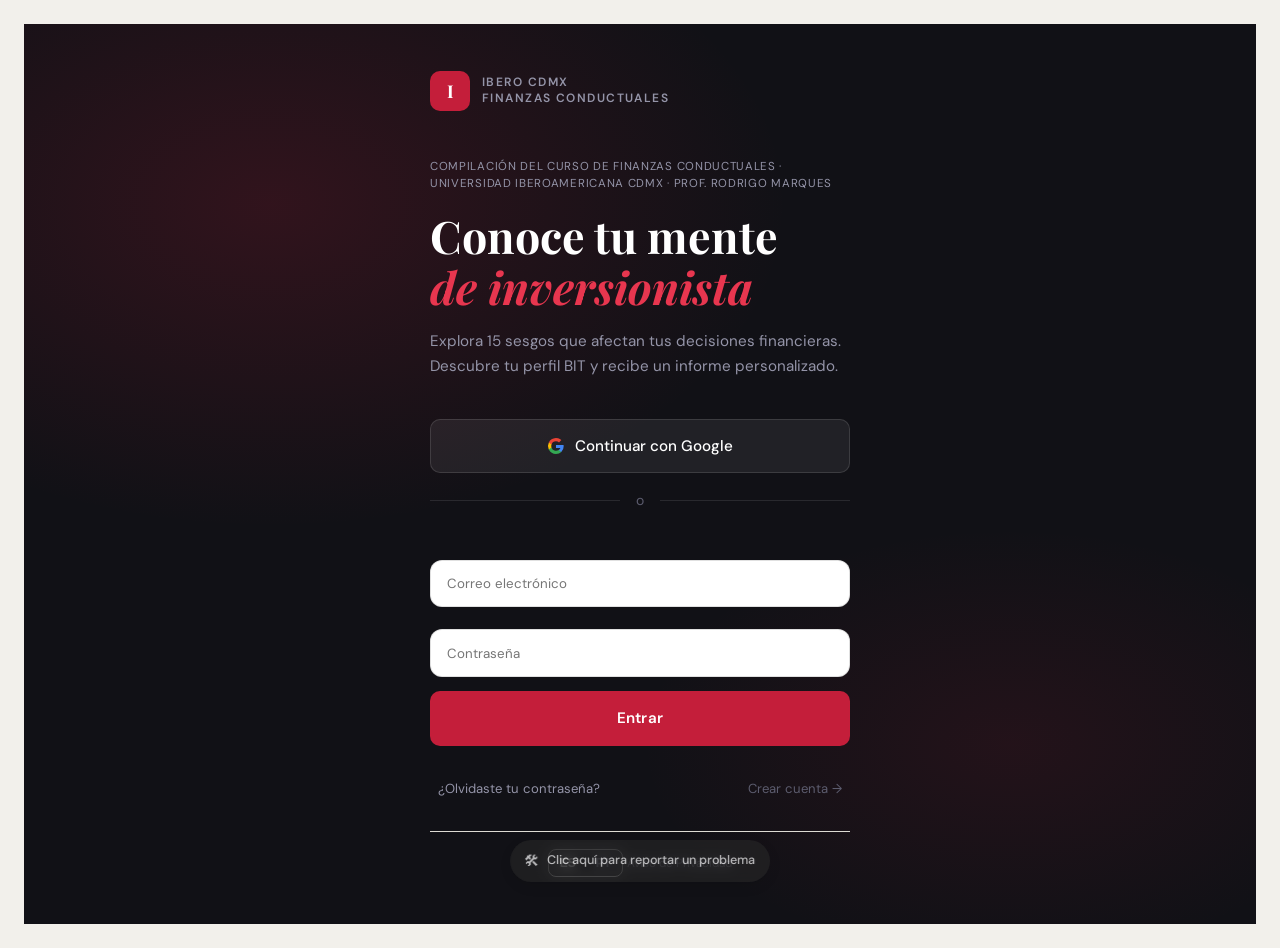
==== commit fa7df78b: "chore(i18n): bump cache version 20260607a for Fase 2 (pt-BR + selector)" ====
--- a/public/index.html
+++ b/public/index.html
@@ -21,10 +21,10 @@
   <meta name="twitter:image" content="https://finanzas-conductuales-ibero.netlify.app/og-image.svg">
 
   <link href="https://fonts.googleapis.com/css2?family=Playfair+Display:ital,wght@0,400;0,700;1,400&family=DM+Sans:wght@300;400;500;600;700&display=swap" rel="stylesheet">
-  <link rel="stylesheet" href="css/styles.css?v=20260423d">
+  <link rel="stylesheet" href="css/styles.css?v=20260607a">
 </head>
 <body>
   <div id="app" class="app-root"></div>
-  <script type="module" src="js/app.js?v=20260423d"></script>
+  <script type="module" src="js/app.js?v=20260607a"></script>
 </body>
 </html>
